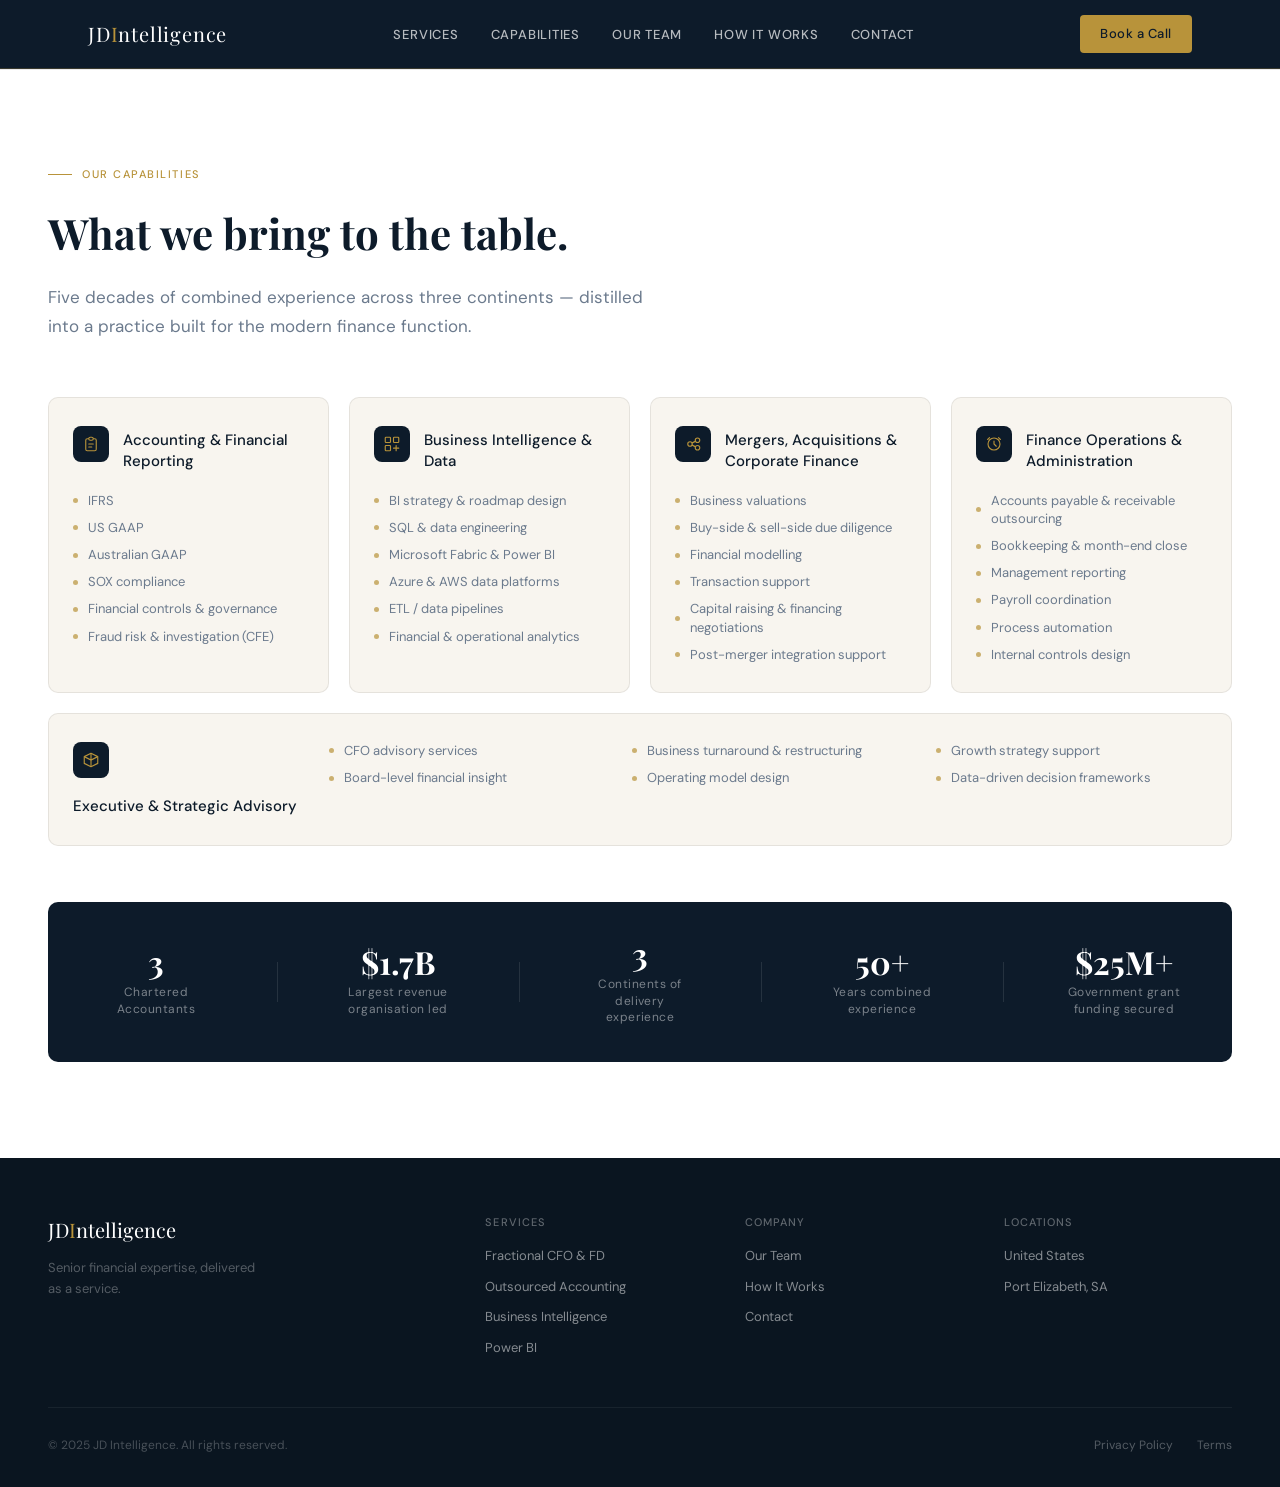
==== capabilities.html @ c12290d3 "updates from claude code session" ====
<!DOCTYPE html>
<html lang="en">
<head>
<meta charset="UTF-8">
<meta name="viewport" content="width=device-width, initial-scale=1.0">
<title>Capabilities — JD Intelligence</title>
<meta name="description" content="Five decades of combined finance and general management experience across three continents. Accounting, BI, M&A, CFO advisory and more.">
<link rel="preconnect" href="https://fonts.googleapis.com">
<link rel="preconnect" href="https://fonts.gstatic.com" crossorigin>
<link href="https://fonts.googleapis.com/css2?family=Playfair+Display:ital,wght@0,400;0,500;0,700;1,400;1,700&family=DM+Sans:wght@300;400;500&display=swap" rel="stylesheet">
<link rel="stylesheet" href="styles.css">
</head>
<body>

<nav id="navbar">
  <div class="nav-inner">
    <a href="index.html" class="nav-logo">JD<span>I</span>ntelligence</a>
    <ul class="nav-links">
      <li><a href="services.html">Services</a></li>
      <li><a href="capabilities.html">Capabilities</a></li>
      <li><a href="team.html">Our Team</a></li>
      <li><a href="process.html">How It Works</a></li>
      <li><a href="contact.html">Contact</a></li>
    </ul>
    <a href="contact.html" class="nav-cta">Book a Call</a>
    <button class="nav-hamburger" id="hamburger" aria-label="Open menu">
      <span></span><span></span><span></span>
    </button>
  </div>
  <div class="nav-mobile" id="mobileMenu">
    <ul>
      <li><a href="services.html" class="mobile-link">Services</a></li>
      <li><a href="capabilities.html" class="mobile-link">Capabilities</a></li>
      <li><a href="team.html" class="mobile-link">Our Team</a></li>
      <li><a href="process.html" class="mobile-link">How It Works</a></li>
      <li><a href="contact.html" class="mobile-link">Contact</a></li>
    </ul>
    <a href="contact.html" class="btn-primary mobile-link">Book a Call</a>
  </div>
</nav>

<!-- CAPABILITIES -->
<section class="capabilities" id="capabilities">
  <div class="capabilities-inner">
    <div class="section-label">Our capabilities</div>
    <h2>What we bring to the table.</h2>
    <p class="capabilities-sub">Five decades of combined experience across three continents — distilled into a practice built for the modern finance function.</p>

    <div class="cap-grid">

      <div class="cap-card">
        <div class="cap-card-header">
          <div class="cap-icon">
            <svg viewBox="0 0 24 24" fill="none" xmlns="http://www.w3.org/2000/svg">
              <path d="M9 5H7a2 2 0 00-2 2v12a2 2 0 002 2h10a2 2 0 002-2V7a2 2 0 00-2-2h-2M9 5a2 2 0 002 2h2a2 2 0 002-2M9 5a2 2 0 012-2h2a2 2 0 012 2" stroke="currentColor" stroke-width="1.5" stroke-linecap="round"/>
              <path d="M9 12h6M9 16h4" stroke="currentColor" stroke-width="1.5" stroke-linecap="round"/>
            </svg>
          </div>
          <h3>Accounting &amp; Financial Reporting</h3>
        </div>
        <ul class="cap-list">
          <li><span class="cap-dot"></span>IFRS</li>
          <li><span class="cap-dot"></span>US GAAP</li>
          <li><span class="cap-dot"></span>Australian GAAP</li>
          <li><span class="cap-dot"></span>SOX compliance</li>
          <li><span class="cap-dot"></span>Financial controls &amp; governance</li>
          <li><span class="cap-dot"></span>Fraud risk &amp; investigation (CFE)</li>
        </ul>
      </div>

      <div class="cap-card">
        <div class="cap-card-header">
          <div class="cap-icon">
            <svg viewBox="0 0 24 24" fill="none" xmlns="http://www.w3.org/2000/svg">
              <rect x="3" y="3" width="7" height="7" rx="1" stroke="currentColor" stroke-width="1.5"/>
              <rect x="14" y="3" width="7" height="7" rx="1" stroke="currentColor" stroke-width="1.5"/>
              <rect x="3" y="14" width="7" height="7" rx="1" stroke="currentColor" stroke-width="1.5"/>
              <path d="M17.5 14v7M14 17.5h7" stroke="currentColor" stroke-width="1.5" stroke-linecap="round"/>
            </svg>
          </div>
          <h3>Business Intelligence &amp; Data</h3>
        </div>
        <ul class="cap-list">
          <li><span class="cap-dot"></span>BI strategy &amp; roadmap design</li>
          <li><span class="cap-dot"></span>SQL &amp; data engineering</li>
          <li><span class="cap-dot"></span>Microsoft Fabric &amp; Power BI</li>
          <li><span class="cap-dot"></span>Azure &amp; AWS data platforms</li>
          <li><span class="cap-dot"></span>ETL / data pipelines</li>
          <li><span class="cap-dot"></span>Financial &amp; operational analytics</li>
        </ul>
      </div>

      <div class="cap-card">
        <div class="cap-card-header">
          <div class="cap-icon">
            <svg viewBox="0 0 24 24" fill="none" xmlns="http://www.w3.org/2000/svg">
              <circle cx="8" cy="12" r="3" stroke="currentColor" stroke-width="1.5"/>
              <circle cx="18" cy="7" r="3" stroke="currentColor" stroke-width="1.5"/>
              <circle cx="18" cy="17" r="3" stroke="currentColor" stroke-width="1.5"/>
              <path d="M11 10.5l4-2M11 13.5l4 2" stroke="currentColor" stroke-width="1.5" stroke-linecap="round"/>
            </svg>
          </div>
          <h3>Mergers, Acquisitions &amp; Corporate Finance</h3>
        </div>
        <ul class="cap-list">
          <li><span class="cap-dot"></span>Business valuations</li>
          <li><span class="cap-dot"></span>Buy-side &amp; sell-side due diligence</li>
          <li><span class="cap-dot"></span>Financial modelling</li>
          <li><span class="cap-dot"></span>Transaction support</li>
          <li><span class="cap-dot"></span>Capital raising &amp; financing negotiations</li>
          <li><span class="cap-dot"></span>Post-merger integration support</li>
        </ul>
      </div>

      <div class="cap-card">
        <div class="cap-card-header">
          <div class="cap-icon">
            <svg viewBox="0 0 24 24" fill="none" xmlns="http://www.w3.org/2000/svg">
              <path d="M12 8v4l3 3" stroke="currentColor" stroke-width="1.5" stroke-linecap="round"/>
              <circle cx="12" cy="12" r="8" stroke="currentColor" stroke-width="1.5"/>
              <path d="M6 3.5L3.5 6M18 3.5l2.5 2.5" stroke="currentColor" stroke-width="1.5" stroke-linecap="round"/>
            </svg>
          </div>
          <h3>Finance Operations &amp; Administration</h3>
        </div>
        <ul class="cap-list">
          <li><span class="cap-dot"></span>Accounts payable &amp; receivable outsourcing</li>
          <li><span class="cap-dot"></span>Bookkeeping &amp; month-end close</li>
          <li><span class="cap-dot"></span>Management reporting</li>
          <li><span class="cap-dot"></span>Payroll coordination</li>
          <li><span class="cap-dot"></span>Process automation</li>
          <li><span class="cap-dot"></span>Internal controls design</li>
        </ul>
      </div>

      <div class="cap-card cap-card-wide">
        <div class="cap-card-header">
          <div class="cap-icon">
            <svg viewBox="0 0 24 24" fill="none" xmlns="http://www.w3.org/2000/svg">
              <path d="M12 3l9 4.5v9L12 21l-9-4.5v-9L12 3z" stroke="currentColor" stroke-width="1.5" stroke-linejoin="round"/>
              <path d="M12 3v18M3 7.5l9 4.5 9-4.5" stroke="currentColor" stroke-width="1.5"/>
            </svg>
          </div>
          <h3>Executive &amp; Strategic Advisory</h3>
        </div>
        <ul class="cap-list cap-list-wide">
          <li><span class="cap-dot"></span>CFO advisory services</li>
          <li><span class="cap-dot"></span>Business turnaround &amp; restructuring</li>
          <li><span class="cap-dot"></span>Growth strategy support</li>
          <li><span class="cap-dot"></span>Board-level financial insight</li>
          <li><span class="cap-dot"></span>Operating model design</li>
          <li><span class="cap-dot"></span>Data-driven decision frameworks</li>
        </ul>
      </div>

    </div>

    <div class="cap-credentials">
      <div class="cap-cred-item">
        <div class="cap-cred-num">3</div>
        <div class="cap-cred-label">Chartered Accountants</div>
      </div>
      <div class="cap-cred-divider"></div>
      <div class="cap-cred-item">
        <div class="cap-cred-num">$1.7B</div>
        <div class="cap-cred-label">Largest revenue organisation led</div>
      </div>
      <div class="cap-cred-divider"></div>
      <div class="cap-cred-item">
        <div class="cap-cred-num">3</div>
        <div class="cap-cred-label">Continents of delivery experience</div>
      </div>
      <div class="cap-cred-divider"></div>
      <div class="cap-cred-item">
        <div class="cap-cred-num">50+</div>
        <div class="cap-cred-label">Years combined experience</div>
      </div>
      <div class="cap-cred-divider"></div>
      <div class="cap-cred-item">
        <div class="cap-cred-num">$25M+</div>
        <div class="cap-cred-label">Government grant funding secured</div>
      </div>
    </div>

  </div>
</section>

<footer>
  <div class="footer-top">
    <div class="footer-brand">
      <div class="footer-logo">JD<span>I</span>ntelligence</div>
      <p class="footer-tagline">Senior financial expertise, delivered as a service.</p>
    </div>
    <div class="footer-cols">
      <div class="footer-col">
        <div class="footer-col-title">Services</div>
        <a href="services.html">Fractional CFO &amp; FD</a>
        <a href="services.html">Outsourced Accounting</a>
        <a href="services.html">Business Intelligence</a>
        <a href="services.html">Power BI</a>
      </div>
      <div class="footer-col">
        <div class="footer-col-title">Company</div>
        <a href="team.html">Our Team</a>
        <a href="process.html">How It Works</a>
        <a href="contact.html">Contact</a>
      </div>
      <div class="footer-col">
        <div class="footer-col-title">Locations</div>
        <a href="contact.html">United States</a>
        <a href="contact.html">Port Elizabeth, SA</a>
      </div>
    </div>
  </div>
  <div class="footer-bottom">
    <div class="footer-copy">© 2025 JD Intelligence. All rights reserved.</div>
    <div class="footer-links">
      <a href="#">Privacy Policy</a>
      <a href="#">Terms</a>
    </div>
  </div>
</footer>

<script src="main.js"></script>
</body>
</html>
---- styles.css ----
*, *::before, *::after { box-sizing: border-box; margin: 0; padding: 0; }

:root {
  --navy: #0D1B2A;
  --navy-mid: #162840;
  --slate: #2C3E55;
  --gold: #B8933A;
  --gold-light: #D4AA58;
  --gold-pale: #F5EDD8;
  --cream: #F8F5EF;
  --white: #FFFFFF;
  --text-body: #3A4455;
  --text-muted: #6B7A8D;
  --border: rgba(0,0,0,0.08);
  --font-display: 'Playfair Display', Georgia, serif;
  --font-body: 'DM Sans', system-ui, sans-serif;
  --max-width: 1200px;
  --section-pad: 96px 48px;
}

html { scroll-behavior: smooth; }
body { font-family: var(--font-body); color: var(--text-body); background: var(--white); font-size: 16px; line-height: 1.6; }

/* ── NAV ── */
#navbar {
  position: sticky; top: 0; z-index: 100;
  background: var(--navy);
  border-bottom: 1px solid rgba(184,147,58,0.25);
}
.nav-inner {
  max-width: var(--max-width); margin: 0 auto;
  display: flex; align-items: center; justify-content: space-between;
  padding: 0 48px; height: 68px;
}
.nav-logo { font-family: var(--font-display); font-size: 20px; color: var(--white); letter-spacing: 0.04em; text-decoration: none; }
.nav-logo span { color: var(--gold); }
.nav-links { display: flex; gap: 32px; list-style: none; }
.nav-links a { font-size: 13px; color: rgba(255,255,255,0.7); text-decoration: none; letter-spacing: 0.06em; text-transform: uppercase; font-weight: 500; transition: color 0.2s; }
.nav-links a:hover { color: var(--gold-light); }
.nav-cta { background: var(--gold); color: var(--navy); font-size: 13px; font-weight: 500; padding: 9px 20px; border-radius: 4px; text-decoration: none; letter-spacing: 0.04em; transition: background 0.2s; white-space: nowrap; }
.nav-cta:hover { background: var(--gold-light); }
.nav-hamburger { display: none; flex-direction: column; gap: 5px; background: none; border: none; cursor: pointer; padding: 4px; }
.nav-hamburger span { display: block; width: 22px; height: 2px; background: rgba(255,255,255,0.8); border-radius: 2px; transition: all 0.2s; }
.nav-mobile { display: none; background: var(--navy-mid); border-top: 1px solid rgba(255,255,255,0.06); padding: 24px 24px 32px; }
.nav-mobile ul { list-style: none; display: flex; flex-direction: column; gap: 4px; margin-bottom: 20px; }
.nav-mobile ul a { display: block; padding: 10px 0; font-size: 16px; color: rgba(255,255,255,0.75); text-decoration: none; border-bottom: 1px solid rgba(255,255,255,0.06); }
.nav-mobile .btn-primary { display: inline-block; }
.nav-mobile.open { display: block; }

/* ── BUTTONS ── */
.btn-primary { background: var(--gold); color: var(--navy); font-weight: 500; padding: 14px 28px; border-radius: 4px; text-decoration: none; font-size: 14px; letter-spacing: 0.03em; transition: background 0.2s; display: inline-block; }
.btn-primary:hover { background: var(--gold-light); }
.btn-ghost { color: rgba(255,255,255,0.75); font-size: 14px; text-decoration: none; display: inline-flex; align-items: center; gap: 8px; letter-spacing: 0.02em; transition: color 0.2s; }
.btn-ghost:hover { color: var(--white); }
.btn-ghost::after { content: '→'; transition: transform 0.2s; }
.btn-ghost:hover::after { transform: translateX(3px); }

/* ── SECTION LABELS ── */
.section-label { font-size: 11px; letter-spacing: 0.14em; text-transform: uppercase; color: var(--gold); font-weight: 500; margin-bottom: 16px; display: flex; align-items: center; gap: 10px; }
.section-label::before { content: ''; width: 24px; height: 1px; background: var(--gold); flex-shrink: 0; }
.section-label-light { font-size: 11px; letter-spacing: 0.14em; text-transform: uppercase; color: var(--gold); font-weight: 500; margin-bottom: 12px; display: flex; align-items: center; gap: 10px; }
.section-label-light::before { content: ''; width: 24px; height: 1px; background: var(--gold); flex-shrink: 0; }
.label-line { display: inline-block; width: 24px; height: 1px; background: var(--gold); flex-shrink: 0; }

/* ── HERO ── */
.hero {
  background: var(--navy);
  min-height: 600px;
  display: grid; grid-template-columns: 1fr 1fr; align-items: center;
  padding: 80px 48px;
  position: relative; overflow: hidden;
  max-width: 100%;
}
.hero::before {
  content: '';
  position: absolute; right: 0; top: 0; bottom: 0; width: 50%;
  background: linear-gradient(135deg, var(--navy-mid) 0%, var(--slate) 100%);
  clip-path: polygon(8% 0, 100% 0, 100% 100%, 0% 100%);
}
.hero-text { position: relative; z-index: 1; max-width: 520px; }
.hero-eyebrow { font-size: 11px; letter-spacing: 0.14em; text-transform: uppercase; color: var(--gold); font-weight: 500; margin-bottom: 20px; display: flex; align-items: center; gap: 10px; }
.hero-eyebrow::before { content: ''; display: block; width: 32px; height: 1px; background: var(--gold); flex-shrink: 0; }
.hero h1 { font-family: var(--font-display); font-size: 52px; line-height: 1.12; color: var(--white); font-weight: 700; margin-bottom: 24px; }
.hero h1 em { color: var(--gold-light); font-style: italic; }
.hero-sub { font-size: 17px; color: rgba(255,255,255,0.65); line-height: 1.7; margin-bottom: 40px; font-weight: 300; }
.hero-actions { display: flex; gap: 16px; align-items: center; flex-wrap: wrap; }
.hero-stats { position: relative; z-index: 1; display: flex; flex-direction: column; gap: 24px; padding-left: 64px; }
.stat-card { background: rgba(255,255,255,0.06); border: 1px solid rgba(255,255,255,0.1); border-radius: 8px; padding: 24px 28px; border-left: 3px solid var(--gold); }
.stat-card .num { font-family: var(--font-display); font-size: 38px; color: var(--white); line-height: 1; }
.stat-card .label { font-size: 13px; color: rgba(255,255,255,0.5); margin-top: 4px; letter-spacing: 0.03em; }

/* ── LOGOS ── */
.logos-bar { background: var(--cream); padding: 28px 48px; display: flex; align-items: center; border-bottom: 1px solid var(--border); }
.logos-label { font-size: 11px; letter-spacing: 0.12em; text-transform: uppercase; color: var(--text-muted); white-space: nowrap; margin-right: 40px; }
.logos-scroll { display: flex; gap: 12px; align-items: center; flex-wrap: wrap; }
.logo-pill { font-size: 13px; font-weight: 500; color: var(--text-muted); padding: 6px 14px; border: 1px solid var(--border); border-radius: 100px; letter-spacing: 0.04em; }

/* ── INTRO ── */
.intro { padding: var(--section-pad); display: grid; grid-template-columns: 1fr 1fr; gap: 80px; align-items: center; max-width: var(--max-width); margin: 0 auto; }
.intro-text h2 { font-family: var(--font-display); font-size: 40px; line-height: 1.2; color: var(--navy); margin-bottom: 24px; }
.intro-text p { color: var(--text-muted); line-height: 1.8; margin-bottom: 20px; font-size: 16px; }
.intro-text strong { color: var(--text-body); font-weight: 500; }
.intro-pillars { display: flex; flex-direction: column; gap: 20px; }
.pillar { display: flex; gap: 20px; align-items: flex-start; padding: 24px; border: 1px solid var(--border); border-radius: 8px; background: var(--cream); transition: border-color 0.2s; }
.pillar:hover { border-color: var(--gold); }
.pillar-icon { width: 40px; height: 40px; min-width: 40px; background: var(--navy); border-radius: 8px; display: flex; align-items: center; justify-content: center; }
.pillar-icon svg { width: 20px; height: 20px; }
.pillar h3 { font-size: 15px; font-weight: 500; color: var(--navy); margin-bottom: 4px; }
.pillar p { font-size: 14px; color: var(--text-muted); line-height: 1.6; }

/* ── SERVICES ── */
.services { background: var(--navy); padding: var(--section-pad); }
.services > * { max-width: var(--max-width); margin-left: auto; margin-right: auto; }
.services h2 { font-family: var(--font-display); font-size: 42px; color: var(--white); margin-bottom: 16px; }
.services-sub { color: rgba(255,255,255,0.55); font-size: 17px; margin-bottom: 56px; font-weight: 300; max-width: 560px; }
.services-grid { display: grid; grid-template-columns: repeat(3, 1fr); gap: 24px; max-width: var(--max-width); }
.service-card { background: rgba(255,255,255,0.04); border: 1px solid rgba(255,255,255,0.08); border-radius: 10px; padding: 32px 28px; transition: background 0.2s, border-color 0.2s; }
.service-card:hover { background: rgba(255,255,255,0.07); border-color: rgba(184,147,58,0.4); }
.svc-num { font-family: var(--font-display); font-size: 28px; color: var(--gold); opacity: 0.4; font-weight: 700; margin-bottom: 20px; }
.service-card h3 { font-size: 18px; font-weight: 500; color: var(--white); margin-bottom: 12px; }
.service-card p { font-size: 14px; color: rgba(255,255,255,0.5); line-height: 1.7; }
.svc-items { margin-top: 20px; display: flex; flex-wrap: wrap; gap: 8px; }
.svc-tag { font-size: 11px; padding: 4px 10px; border-radius: 100px; border: 1px solid rgba(184,147,58,0.3); color: rgba(184,147,58,0.8); letter-spacing: 0.04em; }

/* ── TEAM ── */
.team { padding: var(--section-pad); background: var(--cream); }
.team-header { display: flex; justify-content: space-between; align-items: flex-end; margin-bottom: 56px; max-width: var(--max-width); margin-left: auto; margin-right: auto; }
.team h2 { font-family: var(--font-display); font-size: 42px; color: var(--navy); }
.team-sub { color: var(--text-muted); font-size: 16px; max-width: 360px; text-align: right; line-height: 1.7; }
.team-grid { display: grid; grid-template-columns: repeat(3, 1fr); gap: 28px; max-width: var(--max-width); margin: 0 auto; }
.team-card { background: var(--white); border: 1px solid var(--border); border-radius: 10px; overflow: hidden; transition: box-shadow 0.2s; }
.team-card:hover { box-shadow: 0 8px 32px rgba(0,0,0,0.08); }
.team-card-top { background: var(--navy); padding: 32px 28px 24px; }
.team-avatar { width: 68px; height: 68px; border-radius: 50%; background: var(--slate); border: 2px solid var(--gold); display: flex; align-items: center; justify-content: center; font-family: var(--font-display); font-size: 22px; color: var(--white); font-weight: 700; margin-bottom: 16px; letter-spacing: 0.04em; }
.team-card-top h3 { font-family: var(--font-display); font-size: 20px; color: var(--white); margin-bottom: 4px; }
.team-title { font-size: 12px; color: var(--gold); letter-spacing: 0.08em; text-transform: uppercase; font-weight: 500; margin-bottom: 10px; }
.team-location { display: flex; align-items: center; gap: 6px; font-size: 12px; color: rgba(255,255,255,0.4); }
.team-location svg { flex-shrink: 0; }
.team-location.us { color: rgba(184,147,58,0.7); }
.team-card-body { padding: 24px 28px; }
.team-card-body p { font-size: 14px; color: var(--text-muted); line-height: 1.75; }
.team-brands { display: flex; gap: 8px; flex-wrap: wrap; margin-top: 16px; }
.brand-tag { font-size: 11px; padding: 4px 10px; background: var(--cream); border-radius: 100px; color: var(--text-muted); font-weight: 500; letter-spacing: 0.04em; }
.brand-tag-us { background: rgba(184,147,58,0.1); color: var(--gold); }

/* ── LOCATIONS ── */
.locations { background: var(--navy); padding: var(--section-pad); }
.locations-inner { max-width: var(--max-width); margin: 0 auto; }
.locations h2 { font-family: var(--font-display); font-size: 42px; color: var(--white); margin-bottom: 16px; }
.locations-sub { color: rgba(255,255,255,0.55); font-size: 17px; margin-bottom: 56px; font-weight: 300; }
.locations-grid { display: grid; grid-template-columns: 1fr auto 1fr; gap: 48px; align-items: center; }
.location-card { padding: 40px; background: rgba(255,255,255,0.04); border: 1px solid rgba(255,255,255,0.08); border-radius: 10px; }
.location-flag { font-size: 36px; margin-bottom: 16px; }
.location-card h3 { font-family: var(--font-display); font-size: 26px; color: var(--white); margin-bottom: 16px; }
.location-card p { font-size: 15px; color: rgba(255,255,255,0.55); line-height: 1.75; }
.location-divider { width: 1px; height: 120px; background: rgba(184,147,58,0.25); margin: 0 auto; }

/* ── PROCESS ── */
.process { padding: var(--section-pad); }
.process-inner { max-width: 760px; margin: 0 auto; }
.process h2 { font-family: var(--font-display); font-size: 42px; color: var(--navy); margin-bottom: 12px; }
.process-sub { color: var(--text-muted); font-size: 16px; margin-bottom: 56px; }
.process-steps { display: flex; flex-direction: column; }
.process-step { display: flex; gap: 32px; padding: 32px 0; border-bottom: 1px solid var(--border); }
.process-step:last-child { border-bottom: none; }
.step-num { font-family: var(--font-display); font-size: 42px; color: var(--gold); opacity: 0.3; font-weight: 700; min-width: 52px; line-height: 1; }
.step-content h3 { font-size: 18px; font-weight: 500; color: var(--navy); margin-bottom: 8px; }
.step-content p { font-size: 15px; color: var(--text-muted); line-height: 1.7; }

/* ── CTA / CONTACT ── */
.cta { background: var(--navy-mid); padding: var(--section-pad); display: grid; grid-template-columns: 1fr 1fr; gap: 64px; align-items: start; position: relative; overflow: hidden; }
.cta::after { content: ''; position: absolute; right: -100px; top: -100px; width: 400px; height: 400px; border-radius: 50%; border: 1px solid rgba(184,147,58,0.1); pointer-events: none; }
.cta-text h2 { font-family: var(--font-display); font-size: 40px; color: var(--white); margin-bottom: 20px; }
.cta-text p { color: rgba(255,255,255,0.6); font-size: 16px; line-height: 1.8; font-weight: 300; margin-bottom: 36px; }
.contact-details { display: flex; flex-direction: column; gap: 16px; }
.contact-item { display: flex; flex-direction: column; gap: 4px; }
.contact-label { font-size: 11px; letter-spacing: 0.1em; text-transform: uppercase; color: rgba(255,255,255,0.35); font-weight: 500; }
.contact-item a { color: var(--gold-light); text-decoration: none; font-size: 15px; transition: color 0.2s; }
.contact-item a:hover { color: var(--white); }
.cta-form { display: flex; flex-direction: column; gap: 14px; }
.form-row { display: grid; grid-template-columns: 1fr 1fr; gap: 14px; }
.cta-form input,
.cta-form select,
.cta-form textarea { background: rgba(255,255,255,0.06); border: 1px solid rgba(255,255,255,0.12); color: var(--white); padding: 13px 16px; border-radius: 6px; font-size: 14px; font-family: var(--font-body); outline: none; transition: border-color 0.2s; width: 100%; }
.cta-form input::placeholder,
.cta-form textarea::placeholder { color: rgba(255,255,255,0.3); }
.cta-form input:focus,
.cta-form textarea:focus,
.cta-form select:focus { border-color: var(--gold); }
.cta-form select { color: rgba(255,255,255,0.5); }
.cta-form select option { background: var(--navy); color: var(--white); }
.cta-form textarea { resize: vertical; min-height: 110px; }
.btn-submit { background: var(--gold); color: var(--navy); border: none; cursor: pointer; padding: 15px 24px; border-radius: 4px; font-size: 14px; font-weight: 500; font-family: var(--font-body); letter-spacing: 0.04em; display: flex; justify-content: space-between; align-items: center; gap: 16px; width: 100%; transition: background 0.2s; }
.btn-submit:hover { background: var(--gold-light); }

/* ── FOOTER ── */
footer { background: #0A1520; padding: 56px 48px 32px; }
.footer-top { max-width: var(--max-width); margin: 0 auto; display: grid; grid-template-columns: 1fr 2fr; gap: 64px; padding-bottom: 48px; border-bottom: 1px solid rgba(255,255,255,0.06); }
.footer-logo { font-family: var(--font-display); font-size: 20px; color: var(--white); margin-bottom: 12px; }
.footer-logo span { color: var(--gold); }
.footer-tagline { font-size: 13px; color: rgba(255,255,255,0.3); line-height: 1.6; max-width: 220px; }
.footer-cols { display: grid; grid-template-columns: repeat(3, 1fr); gap: 32px; }
.footer-col { display: flex; flex-direction: column; gap: 10px; }
.footer-col-title { font-size: 11px; letter-spacing: 0.1em; text-transform: uppercase; color: rgba(255,255,255,0.35); font-weight: 500; margin-bottom: 4px; }
.footer-col a { font-size: 13px; color: rgba(255,255,255,0.5); text-decoration: none; transition: color 0.2s; }
.footer-col a:hover { color: rgba(255,255,255,0.85); }
.footer-bottom { max-width: var(--max-width); margin: 0 auto; padding-top: 28px; display: flex; justify-content: space-between; align-items: center; }
.footer-copy { font-size: 12px; color: rgba(255,255,255,0.25); }
.footer-links { display: flex; gap: 24px; }
.footer-links a { font-size: 12px; color: rgba(255,255,255,0.3); text-decoration: none; transition: color 0.2s; }
.footer-links a:hover { color: rgba(255,255,255,0.7); }

/* ── CAPABILITIES ── */
.capabilities { padding: var(--section-pad); background: var(--white); border-top: 1px solid var(--border); }
.capabilities-inner { max-width: var(--max-width); margin: 0 auto; }
.capabilities h2 { font-family: var(--font-display); font-size: 42px; color: var(--navy); margin-bottom: 16px; }
.capabilities-sub { color: var(--text-muted); font-size: 17px; margin-bottom: 56px; max-width: 600px; line-height: 1.7; }

.cap-grid {
  display: grid;
  grid-template-columns: repeat(4, 1fr);
  gap: 20px;
  margin-bottom: 56px;
}
.cap-card {
  background: var(--cream);
  border: 1px solid var(--border);
  border-radius: 10px;
  padding: 28px 24px;
  transition: border-color 0.2s, box-shadow 0.2s;
}
.cap-card:hover { border-color: rgba(184,147,58,0.4); box-shadow: 0 4px 20px rgba(0,0,0,0.05); }
.cap-card-wide {
  grid-column: 1 / -1;
  display: grid;
  grid-template-columns: auto 1fr;
  gap: 0 32px;
  align-items: start;
}
.cap-card-wide .cap-card-header { flex-direction: column; }
.cap-card-header { display: flex; align-items: flex-start; gap: 14px; margin-bottom: 20px; }
.cap-card-wide .cap-card-header { margin-bottom: 0; }
.cap-icon {
  width: 36px; height: 36px; min-width: 36px;
  background: var(--navy); border-radius: 8px;
  display: flex; align-items: center; justify-content: center;
  color: var(--gold);
}
.cap-icon svg { width: 18px; height: 18px; }
.cap-card h3 { font-size: 15px; font-weight: 500; color: var(--navy); line-height: 1.4; padding-top: 4px; }
.cap-list { list-style: none; display: flex; flex-direction: column; gap: 9px; }
.cap-list-wide { display: grid; grid-template-columns: repeat(3, 1fr); gap: 9px 32px; }
.cap-list li { display: flex; align-items: center; gap: 10px; font-size: 13px; color: var(--text-muted); line-height: 1.4; }
.cap-dot { width: 5px; height: 5px; min-width: 5px; border-radius: 50%; background: var(--gold); opacity: 0.7; }

.cap-credentials {
  display: flex; align-items: center; justify-content: space-between;
  background: var(--navy); border-radius: 10px; padding: 36px 48px;
  flex-wrap: wrap; gap: 24px;
}
.cap-cred-item { display: flex; flex-direction: column; align-items: center; gap: 6px; }
.cap-cred-num { font-family: var(--font-display); font-size: 32px; color: var(--white); font-weight: 700; line-height: 1; }
.cap-cred-label { font-size: 12px; color: rgba(255,255,255,0.45); letter-spacing: 0.04em; text-align: center; max-width: 120px; line-height: 1.4; }
.cap-cred-divider { width: 1px; height: 40px; background: rgba(255,255,255,0.1); }

/* ── SERVICES INTRO ── */
.svc-intro { background: var(--navy); padding: var(--section-pad); }
.svc-intro-inner { max-width: var(--max-width); margin: 0 auto; }
.svc-intro h2 { font-family: var(--font-display); font-size: 42px; color: var(--white); margin-bottom: 20px; }
.svc-intro p { color: rgba(255,255,255,0.6); font-size: 17px; line-height: 1.8; font-weight: 300; max-width: 680px; margin-bottom: 48px; }
.svc-nav { display: flex; gap: 16px; flex-wrap: wrap; }
.svc-nav-item { display: flex; align-items: center; gap: 12px; background: rgba(255,255,255,0.05); border: 1px solid rgba(255,255,255,0.1); border-radius: 8px; padding: 16px 20px; text-decoration: none; transition: background 0.2s, border-color 0.2s; flex: 1; min-width: 200px; }
.svc-nav-item:hover, .svc-nav-item.active { background: rgba(184,147,58,0.1); border-color: rgba(184,147,58,0.4); }
.svc-nav-num { font-family: var(--font-display); font-size: 20px; color: var(--gold); opacity: 0.5; font-weight: 700; min-width: 28px; }
.svc-nav-label { font-size: 14px; color: var(--white); font-weight: 500; flex: 1; }
.svc-nav-badge { font-size: 10px; letter-spacing: 0.08em; text-transform: uppercase; font-weight: 600; padding: 3px 8px; border-radius: 100px; white-space: nowrap; }
.us-badge { background: rgba(184,147,58,0.2); color: var(--gold-light); border: 1px solid rgba(184,147,58,0.3); }

/* ── SERVICE DETAIL SECTIONS ── */
.svc-detail { padding: var(--section-pad); background: var(--white); border-top: 1px solid var(--border); }
.svc-detail-alt { background: var(--cream); }
.svc-detail-inner { max-width: var(--max-width); margin: 0 auto; }
.svc-detail-header { display: flex; gap: 28px; align-items: flex-start; margin-bottom: 56px; }
.svc-detail-num { font-family: var(--font-display); font-size: 72px; color: var(--gold); opacity: 0.15; font-weight: 700; line-height: 0.85; min-width: 80px; margin-top: 4px; }
.svc-detail-header h2 { font-family: var(--font-display); font-size: 38px; color: var(--navy); line-height: 1.2; }
.svc-detail-body { display: grid; grid-template-columns: 1fr 1fr; gap: 64px; align-items: start; }
.svc-detail-left p { color: var(--text-muted); line-height: 1.85; margin-bottom: 20px; font-size: 15px; }
.svc-lead { font-size: 17px !important; color: var(--text-body) !important; font-weight: 400; line-height: 1.75 !important; }
.svc-quote { margin-top: 36px; padding: 24px 28px; border-left: 3px solid var(--gold); background: var(--cream); border-radius: 0 8px 8px 0; }
.svc-detail-alt .svc-quote { background: var(--white); }
.svc-quote p { font-family: var(--font-display); font-size: 16px; color: var(--navy); line-height: 1.65; font-style: italic; margin-bottom: 12px !important; }
.svc-quote-attr { font-size: 12px; color: var(--text-muted); letter-spacing: 0.06em; text-transform: uppercase; font-weight: 500; }
.svc-scope-card { background: var(--navy); border-radius: 10px; padding: 32px; margin-bottom: 20px; }
.svc-scope-title { font-size: 11px; letter-spacing: 0.12em; text-transform: uppercase; color: var(--gold); font-weight: 500; margin-bottom: 24px; }
.svc-scope-list { list-style: none; display: flex; flex-direction: column; gap: 20px; }
.svc-scope-list li { display: flex; gap: 14px; align-items: flex-start; }
.scope-icon { color: var(--gold); font-size: 10px; min-width: 16px; margin-top: 4px; line-height: 1.6; }
.svc-scope-list strong { display: block; font-size: 14px; font-weight: 500; color: var(--white); margin-bottom: 3px; }
.svc-scope-list p { font-size: 13px; color: rgba(255,255,255,0.45); line-height: 1.6; margin: 0 !important; }
.svc-us-callout { background: rgba(184,147,58,0.08); border: 1px solid rgba(184,147,58,0.25); border-radius: 8px; padding: 20px 24px; display: flex; gap: 14px; align-items: flex-start; }
.svc-us-flag { font-size: 24px; min-width: 28px; }
.svc-us-callout strong { display: block; font-size: 14px; font-weight: 500; color: var(--navy); margin-bottom: 4px; }
.svc-us-callout div { font-size: 13px; color: var(--text-muted); line-height: 1.6; }
.svc-principal-callout { background: var(--cream); border: 1px solid var(--border); border-radius: 8px; padding: 20px 24px; display: flex; gap: 16px; align-items: center; }
.svc-detail-alt .svc-principal-callout { background: var(--white); }
.svc-principal-avatar { width: 48px; height: 48px; min-width: 48px; border-radius: 50%; background: var(--navy); border: 2px solid var(--gold); display: flex; align-items: center; justify-content: center; font-family: var(--font-display); font-size: 15px; color: var(--white); font-weight: 700; }
.svc-principal-callout strong { display: block; font-size: 14px; font-weight: 500; color: var(--navy); margin-bottom: 4px; }
.svc-principal-callout p { font-size: 13px; color: var(--text-muted); line-height: 1.6; margin: 0 !important; }

/* ── RESPONSIVE ── */
@media (max-width: 1024px) {
  :root { --section-pad: 72px 32px; }
  .nav-inner { padding: 0 32px; }
  .hero { padding: 72px 32px; }
  .hero h1 { font-size: 42px; }
  .hero-stats { padding-left: 32px; }
  .intro { gap: 48px; }
  .services-grid { grid-template-columns: 1fr 1fr; }
  .locations-grid { grid-template-columns: 1fr; gap: 0; }
  .location-divider { width: 120px; height: 1px; margin: 24px auto; }
  .cta { gap: 40px; }
  .footer-top { gap: 40px; }
  .svc-detail-body { gap: 40px; }
  .svc-detail-header h2 { font-size: 32px; }
}

@media (max-width: 768px) {
  :root { --section-pad: 56px 24px; }
  .nav-inner { padding: 0 24px; }
  .nav-links, .nav-cta { display: none; }
  .nav-hamburger { display: flex; }
  .hero { grid-template-columns: 1fr; padding: 56px 24px 48px; min-height: auto; }
  .hero::before { display: none; }
  .hero-stats { padding-left: 0; margin-top: 40px; display: grid; grid-template-columns: 1fr 1fr; gap: 16px; }
  .hero-stats .stat-card:last-child { grid-column: 1 / -1; }
  .hero h1 { font-size: 36px; }
  .hero-sub { font-size: 15px; }
  .logos-bar { padding: 20px 24px; flex-wrap: wrap; gap: 12px; }
  .logos-label { width: 100%; margin-right: 0; }
  .intro { grid-template-columns: 1fr; gap: 40px; padding: 56px 24px; }
  .intro-text h2 { font-size: 32px; }
  .services-grid { grid-template-columns: 1fr; }
  .services h2, .team h2, .locations h2, .process h2, .cta-text h2 { font-size: 32px; }
  .team-header { flex-direction: column; align-items: flex-start; gap: 12px; margin-bottom: 36px; }
  .team-sub { text-align: left; max-width: 100%; }
  .team-grid { grid-template-columns: 1fr; }
  .cta { grid-template-columns: 1fr; gap: 40px; }
  .form-row { grid-template-columns: 1fr; }
  .footer-top { grid-template-columns: 1fr; gap: 40px; }
  .footer-cols { grid-template-columns: 1fr 1fr; }
  .footer-bottom { flex-direction: column; gap: 16px; align-items: flex-start; }
  .team-header { padding: 0 24px; }
  .team-grid { padding: 0 24px; }
  .svc-detail-body { grid-template-columns: 1fr; gap: 40px; }
  .svc-detail-header { gap: 16px; }
  .svc-detail-num { font-size: 48px; min-width: 52px; }
  .svc-detail-header h2 { font-size: 28px; }
  .svc-intro h2 { font-size: 30px; }
  .svc-nav { flex-direction: column; }
  .svc-nav-item { min-width: unset; }
  .cap-grid { grid-template-columns: 1fr 1fr; }
  .cap-card-wide { grid-template-columns: 1fr; }
  .cap-list-wide { grid-template-columns: 1fr 1fr; }
  .cap-credentials { padding: 28px 24px; justify-content: center; gap: 20px; }
  .cap-cred-divider { display: none; }
  .capabilities h2 { font-size: 32px; }
}

@media (max-width: 480px) {
  .hero h1 { font-size: 30px; }
  .hero-stats { grid-template-columns: 1fr; }
  .hero-stats .stat-card:last-child { grid-column: auto; }
  .footer-cols { grid-template-columns: 1fr; }
  .cap-grid { grid-template-columns: 1fr; }
  .cap-list-wide { grid-template-columns: 1fr; }
}
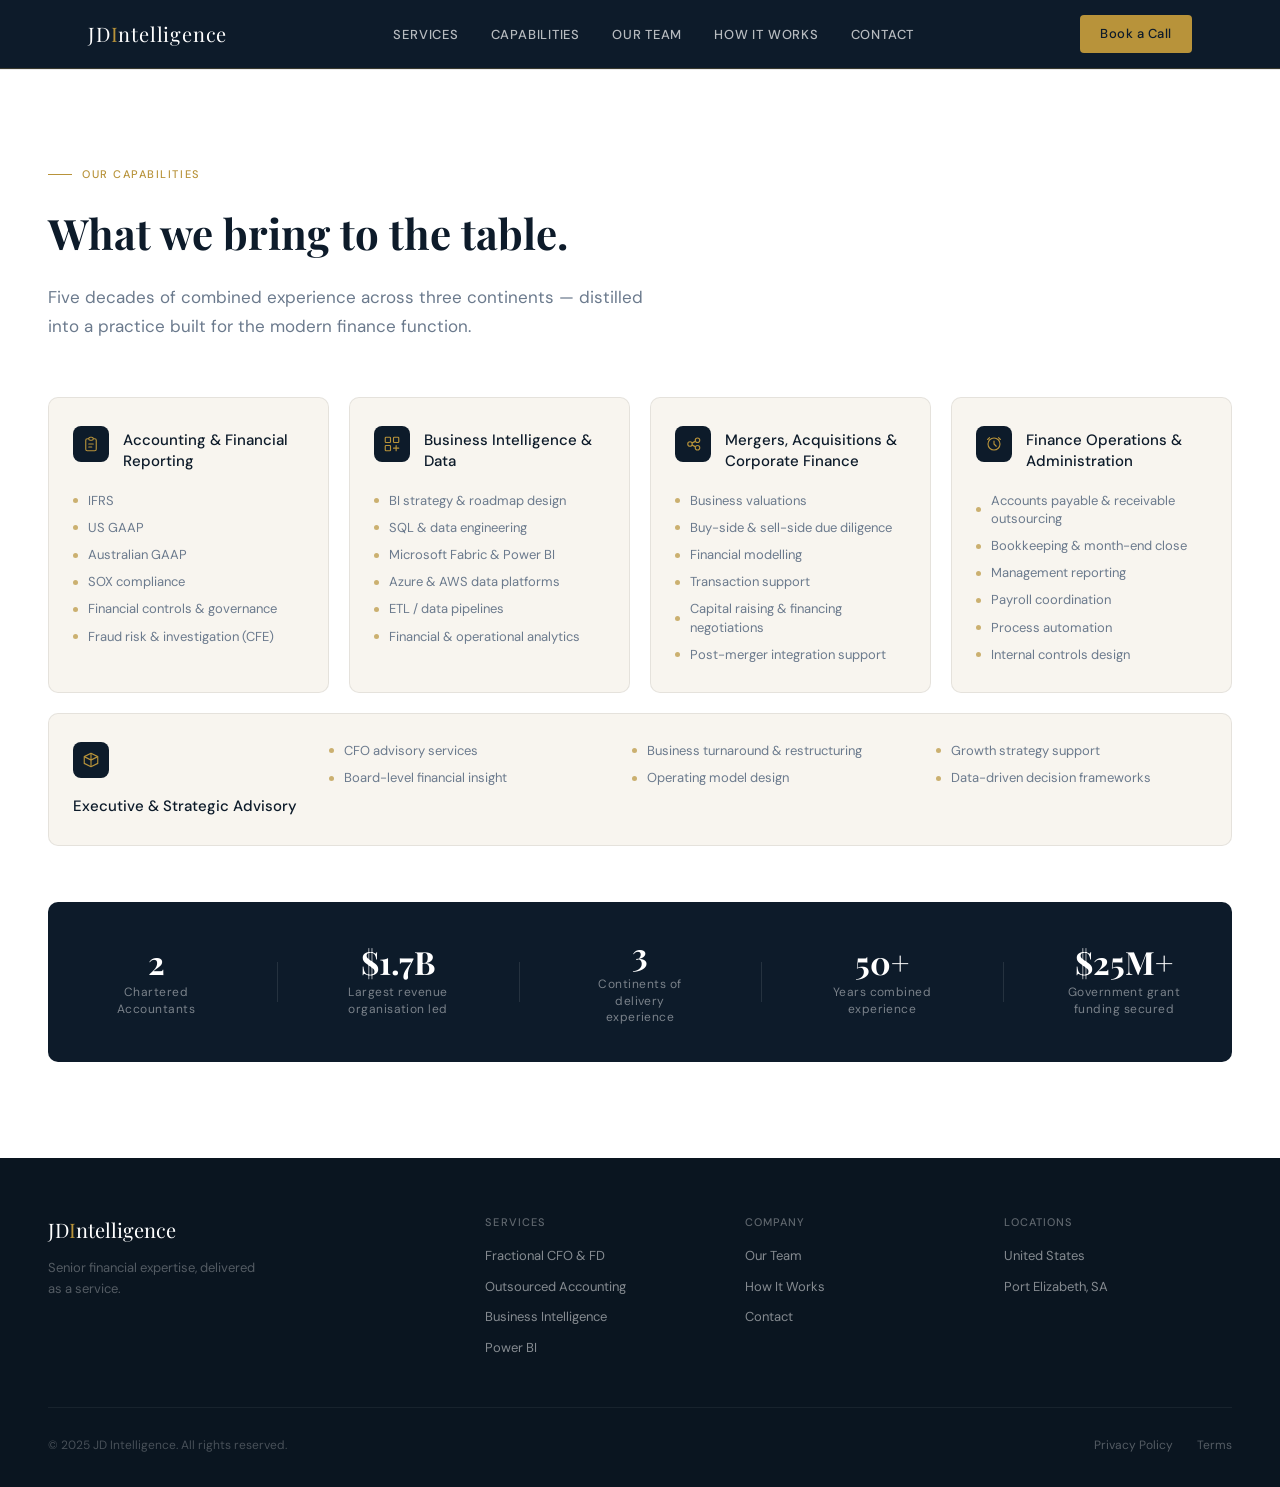
==== commit 5577e80c: "Correct Digby's credentials — remove Chartered Accountant claim Only Carl and Peter are CAs. Updated" ====
--- a/capabilities.html
+++ b/capabilities.html
@@ -157,7 +157,7 @@
 
     <div class="cap-credentials">
       <div class="cap-cred-item">
-        <div class="cap-cred-num">3</div>
+        <div class="cap-cred-num">2</div>
         <div class="cap-cred-label">Chartered Accountants</div>
       </div>
       <div class="cap-cred-divider"></div>
